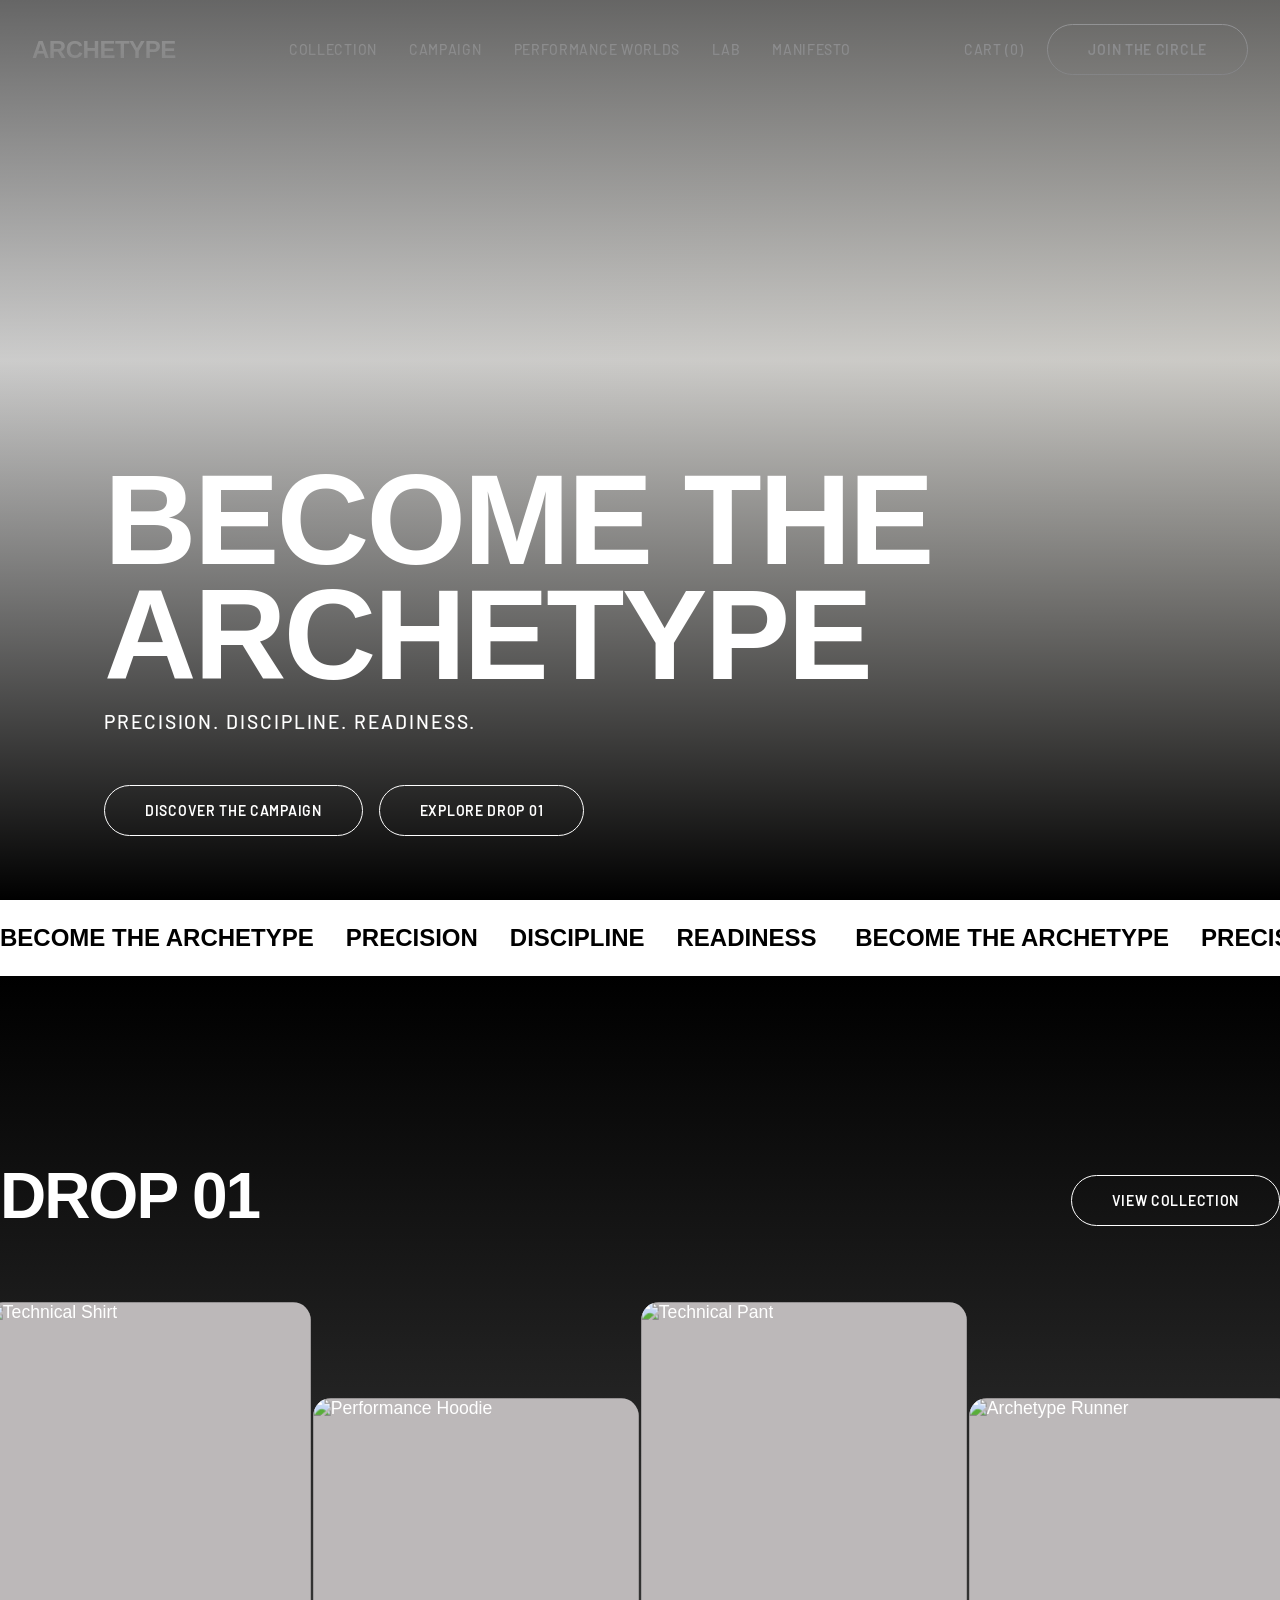
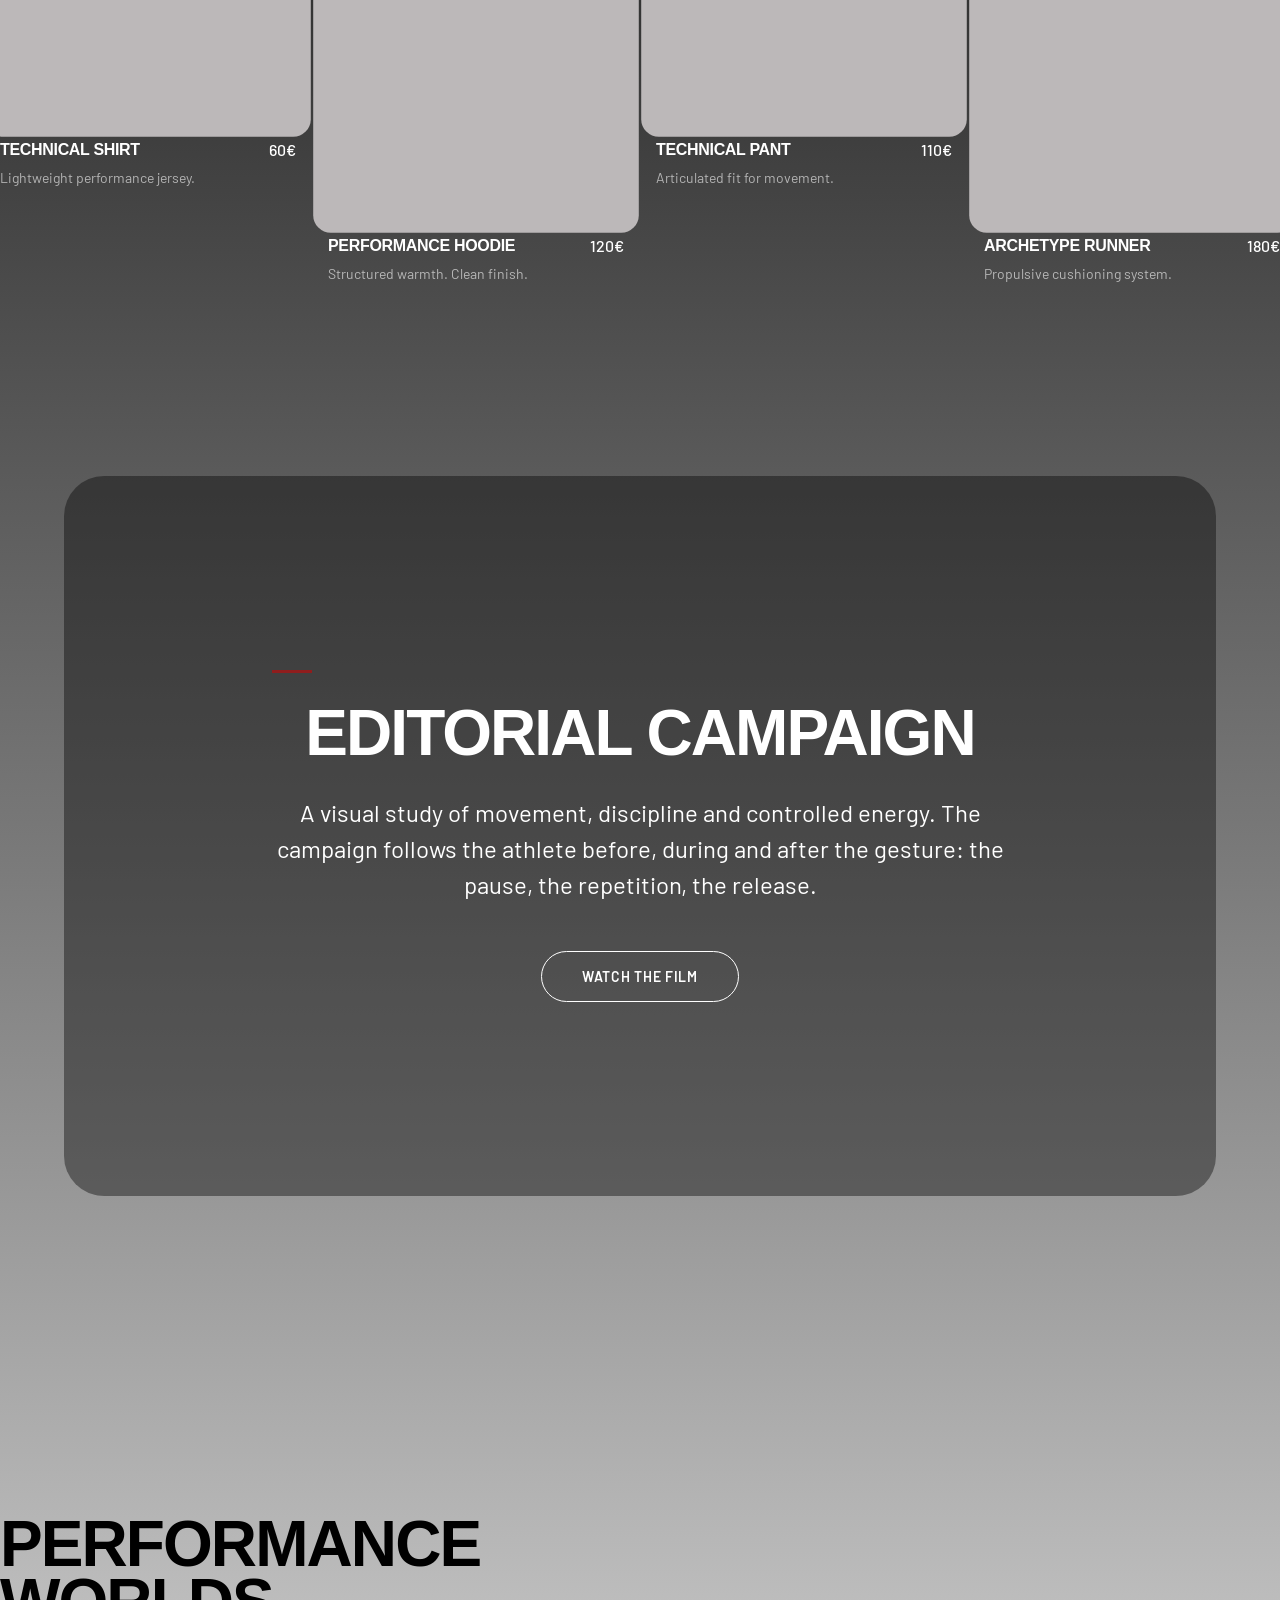
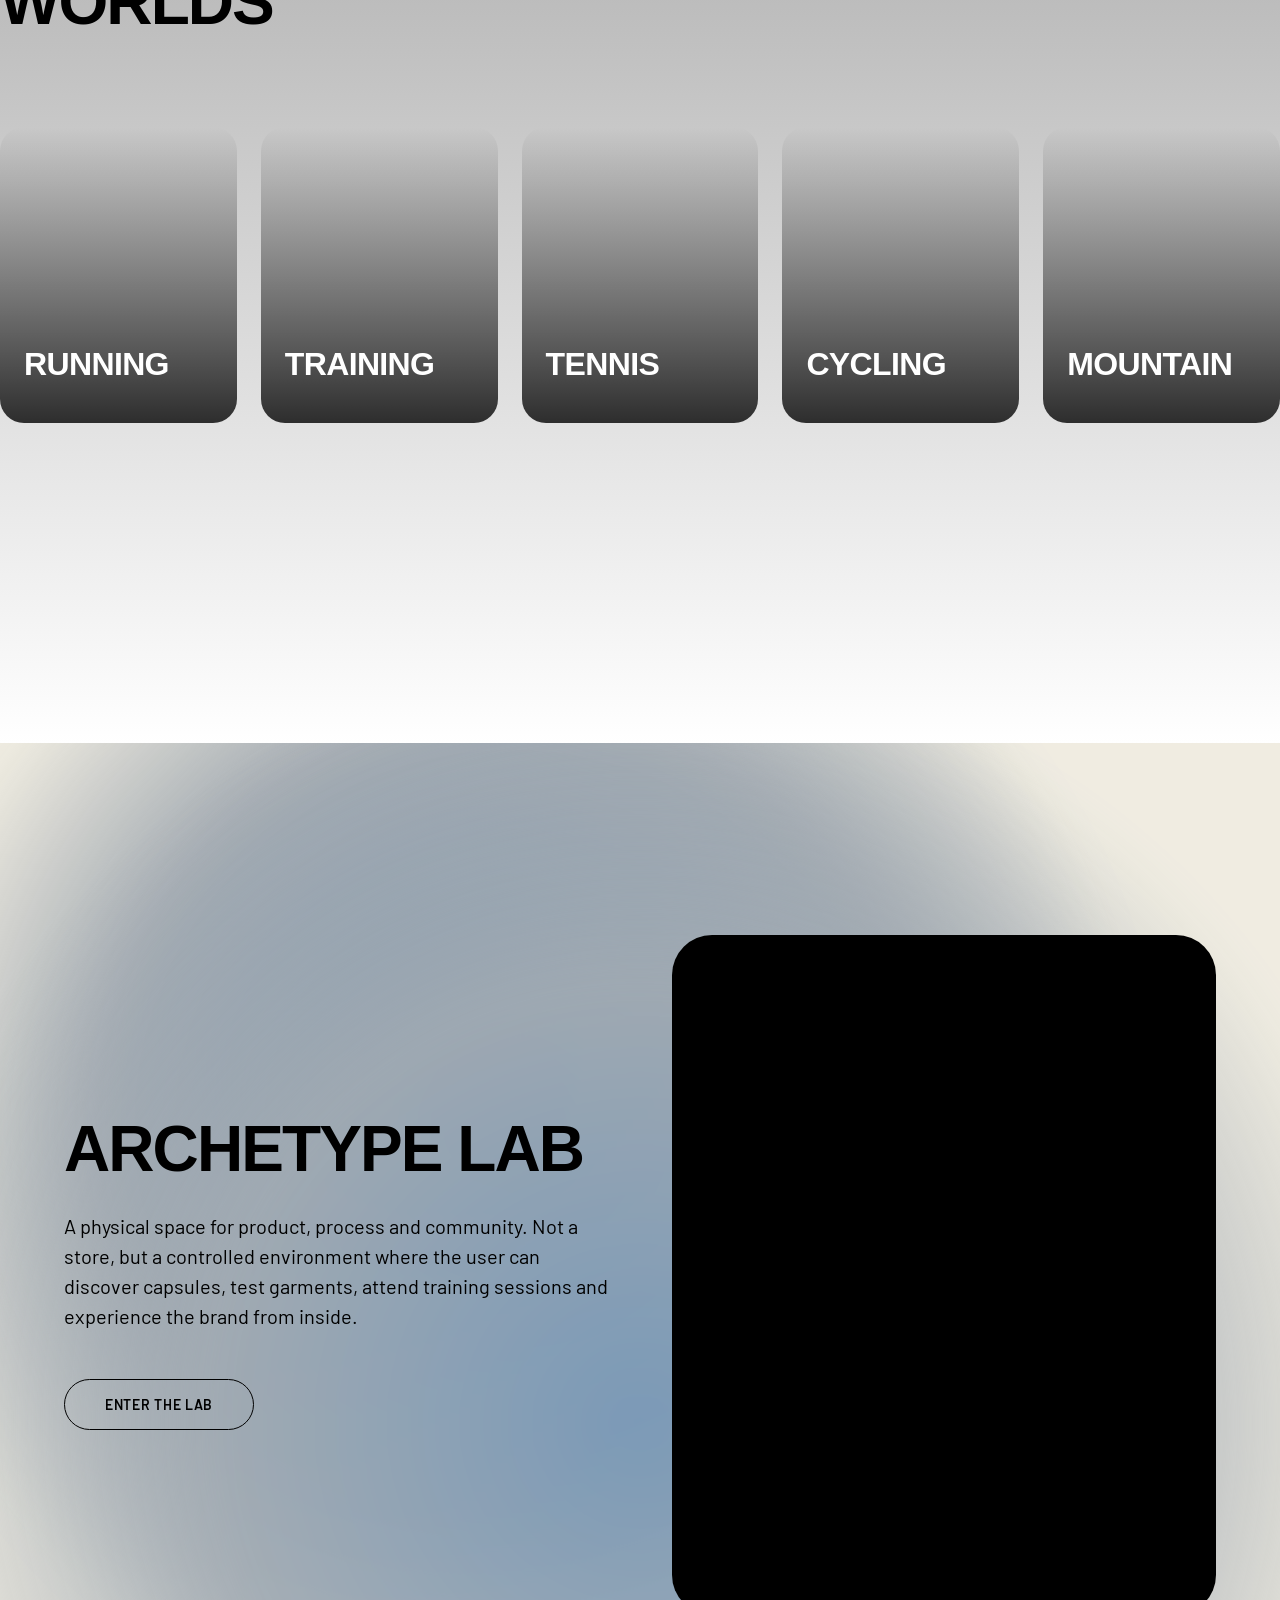
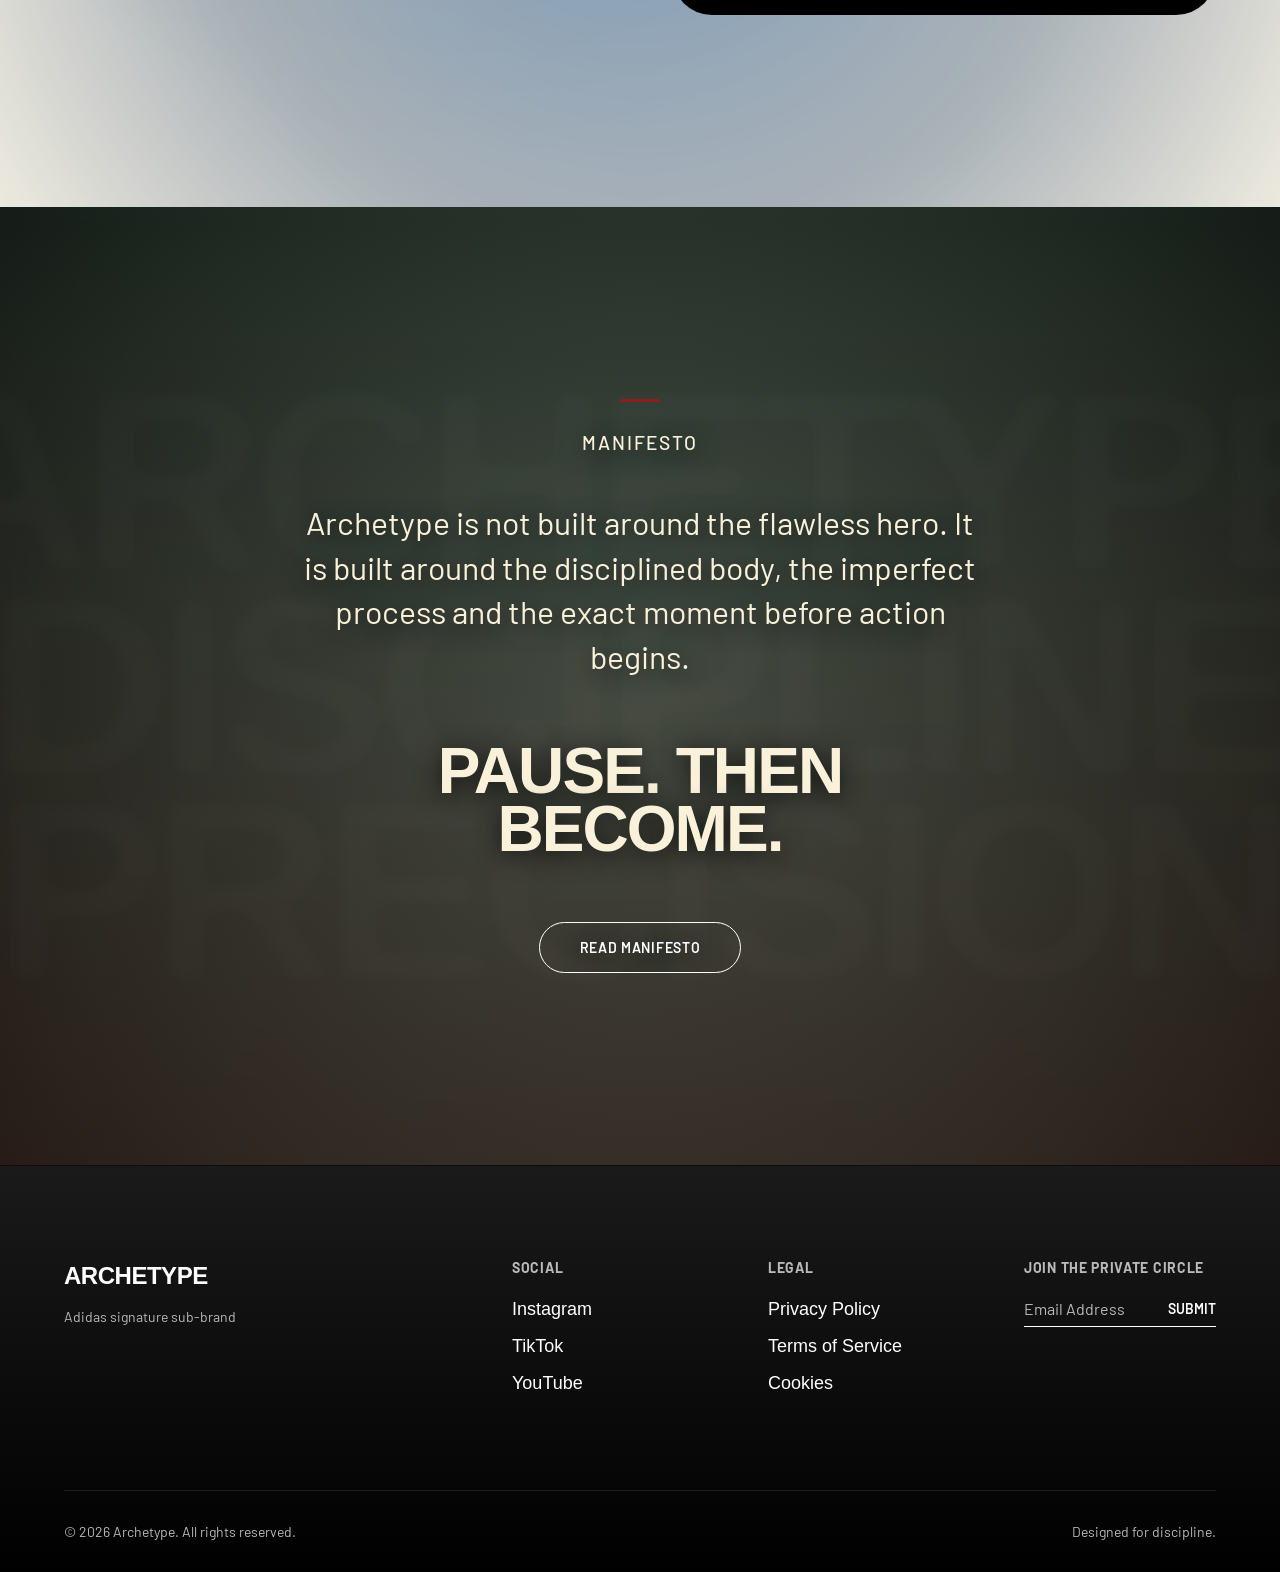
==== index.html @ b0016677 "Add files via upload" ====
<!DOCTYPE html>
<html lang="en">

<head>
    <meta charset="UTF-8">
    <meta name="viewport" content="width=device-width, initial-scale=1.0">
    <title>ARCHETYPE | Precision. Discipline. Readiness.</title>
    <meta name="description"
        content="A signature sub-brand from Adidas. Built on discipline, process, and the exact moment before action begins.">

    <link rel="preconnect" href="https://fonts.googleapis.com">
    <link rel="preconnect" href="https://fonts.gstatic.com" crossorigin>
    <link href="https://fonts.googleapis.com/css2?family=Barlow:wght@400;500;600&display=swap" rel="stylesheet">
    <link rel="stylesheet" href="./index.css">
</head>

<body>

    <header class="header" id="header">
        <a href="#" class="logo">Archetype</a>
        <nav class="nav">
            <a href="./collection.html" class="nav-link">Collection</a>
            <a href="./campaign.html" class="nav-link">Campaign</a>
            <a href="./worlds.html" class="nav-link">Performance Worlds</a>
            <a href="./lab.html" class="nav-link">Lab</a>
            <a href="./manifesto.html" class="nav-link">Manifesto</a>
        </nav>
        <div class="header-actions">
            <a href="#" class="nav-link">Cart (0)</a>
            <a href="#" class="btn btn-white">Join the Circle</a>
        </div>
    </header>

    <main>
        <section class="hero" id="home">
            <div class="hero-bg" id="hero-bg">
                <video id="hero-video-base" src="assets/videos/hero_bg.mov" autoplay loop muted playsinline
                    class="hero-video-base"></video>
                <canvas id="hero-canvas-pixelated" class="hero-img-pixelated"></canvas>
            </div>
            <div class="hero-content container">
                <h1 class="title-hero hero-claim">BECOME THE<br>ARCHETYPE</h1>
                <p class="subtitle hero-subclaim">Precision. Discipline. Readiness.</p>
                <div class="hero-ctas">
                    <a href="#campaign" class="btn btn-white">Discover the Campaign</a>
                    <a href="#collection" class="btn btn-white">Explore Drop 01</a>
                </div>
            </div>
        </section>

        <div class="marquee-wrapper reveal">
            <div class="marquee">
                <span>BECOME THE ARCHETYPE</span><span>PRECISION</span><span>DISCIPLINE</span><span>READINESS</span>
                <span>BECOME THE ARCHETYPE</span><span>PRECISION</span><span>DISCIPLINE</span><span>READINESS</span>
            </div>
            <div class="marquee">
                <span>BECOME THE ARCHETYPE</span><span>PRECISION</span><span>DISCIPLINE</span><span>READINESS</span>
                <span>BECOME THE ARCHETYPE</span><span>PRECISION</span><span>DISCIPLINE</span><span>READINESS</span>
            </div>
        </div>

        <div class="upper-gradient-wrapper">
            <section class="section-padding container" id="collection">
                <div class="collection-header reveal">
                    <h2 class="title-section">DROP 01</h2>
                    <a href="./collection.html" class="btn">View Collection</a>
                </div>
                <div class="product-grid">
                    <a href="#" class="product-card reveal">
                        <div class="product-image img-reveal">
                            <img src="assets/images/product_shirt_new.png" alt="Technical Shirt">
                        </div>
                        <div class="product-info">
                            <div class="product-header">
                                <h3 class="product-name">Technical Shirt</h3>
                                <span class="product-price">60€</span>
                            </div>
                            <p class="product-desc">Lightweight performance jersey.</p>
                        </div>
                    </a>
                    <a href="#" class="product-card reveal" style="transition-delay: 0.1s">
                        <div class="product-image img-reveal">
                            <img src="assets/images/product_hoodie_new.png" alt="Performance Hoodie">
                        </div>
                        <div class="product-info">
                            <div class="product-header">
                                <h3 class="product-name">Performance Hoodie</h3>
                                <span class="product-price">120€</span>
                            </div>
                            <p class="product-desc">Structured warmth. Clean finish.</p>
                        </div>
                    </a>
                    <a href="#" class="product-card reveal" style="transition-delay: 0.2s">
                        <div class="product-image img-reveal">
                            <img src="assets/images/product_pant_new.png" alt="Technical Pant">
                        </div>
                        <div class="product-info">
                            <div class="product-header">
                                <h3 class="product-name">Technical Pant</h3>
                                <span class="product-price">110€</span>
                            </div>
                            <p class="product-desc">Articulated fit for movement.</p>
                        </div>
                    </a>
                    <a href="#" class="product-card reveal" style="transition-delay: 0.3s">
                        <div class="product-image img-reveal">
                            <img src="assets/images/product_runner_new.png" alt="Archetype Runner">
                        </div>
                        <div class="product-info">
                            <div class="product-header">
                                <h3 class="product-name">Archetype Runner</h3>
                                <span class="product-price">180€</span>
                            </div>
                            <p class="product-desc">Propulsive cushioning system.</p>
                        </div>
                    </a>
                </div>
            </section>

            <section class="editorial section-padding" id="campaign">
                <div class="editorial-container reveal">
                    <div class="editorial-bg img-reveal">
                        <img src="assets/images/editorial_campaign.jpg" alt="Editorial Campaign">
                    </div>
                    <div class="editorial-content">
                        <span class="accent-line"></span>
                        <h2 class="title-section editorial-title">EDITORIAL CAMPAIGN</h2>
                        <p class="editorial-text">A visual study of movement, discipline and controlled energy. The
                            campaign follows the athlete before, during and after the gesture: the pause, the
                            repetition, the release.</p>
                        <a href="./campaign.html" class="btn btn-white">Watch the Film</a>
                    </div>
                </div>
            </section>
            <section class="section-padding container" id="worlds" style="padding: 20rem 0;">
                <div class="worlds-header reveal">
                    <h2 class="title-section">PERFORMANCE<br>WORLDS</h2>
                </div>
                <div class="worlds-grid">
                    <div class="world-card reveal"
                        style="background-image: url('assets/images/running.png'); background-size: cover; background-position: center;">
                        <div class="world-content">
                            <h3 class="world-title">Running</h3>
                            <p class="world-desc">Built on repetition.</p>
                        </div>
                    </div>
                    <div class="world-card reveal"
                        style="transition-delay: 0.1s; background-image: url('assets/images/trainning.png'); background-size: cover; background-position: center;">
                        <div class="world-content">
                            <h3 class="world-title">Training</h3>
                            <p class="world-desc">Strength without noise.</p>
                        </div>
                    </div>
                    <div class="world-card reveal"
                        style="transition-delay: 0.2s; background-image: url('assets/images/Tennis.png'); background-size: cover; background-position: center;">
                        <div class="world-content">
                            <h3 class="world-title">Tennis</h3>
                            <p class="world-desc">Precision under pressure.</p>
                        </div>
                    </div>
                    <div class="world-card reveal"
                        style="transition-delay: 0.3s; background-image: url('assets/images/Cycling.png'); background-size: cover; background-position: center;">
                        <div class="world-content">
                            <h3 class="world-title">Cycling</h3>
                            <p class="world-desc">Speed as structure.</p>
                        </div>
                    </div>
                    <div class="world-card reveal"
                        style="transition-delay: 0.4s; background-image: url('assets/images/mountain.png'); background-size: cover; background-position: center;">
                        <div class="world-content">
                            <h3 class="world-title">Mountain</h3>
                            <p class="world-desc">Pause. Then become.</p>
                        </div>
                    </div>
                </div>
            </section>
        </div>

        <section class="lab section-padding" id="lab">
            <div class="container lab-grid">
                <div class="lab-content reveal">
                    <h2 class="title-section lab-title">ARCHETYPE LAB</h2>
                    <p class="lab-text">A physical space for product, process and community. Not a store, but a
                        controlled environment where the user can discover capsules, test garments, attend training
                        sessions and experience the brand from inside.</p>
                    <a href="./lab.html" class="btn">Enter the Lab</a>
                </div>
                <div class="lab-image reveal"
                    style="transition-delay: 0.2s; background-image: url('assets/images/lab_building.jpg'); background-size: cover; background-position: center;">
                </div>
            </div>
        </section>

        <section class="manifesto section-padding" id="manifesto">
            <div class="manifesto-bg-text">
                <span>ARCHETYPE</span>
                <span>DISCIPLINE</span>
                <span>PRECISION</span>
            </div>
            <div class="container manifesto-content reveal">
                <span class="accent-line" style="margin: 0 auto 2rem;"></span>
                <h2 class="subtitle manifesto-title">MANIFESTO</h2>
                <p class="manifesto-text">Archetype is not built around the flawless hero. It is built around the
                    disciplined body, the imperfect process and the exact moment before action begins.</p>
                <h3 class="title-section manifesto-quote">PAUSE. THEN BECOME.</h3>
                <a href="./manifesto.html" class="btn btn-white">Read Manifesto</a>
            </div>
        </section>
    </main>

    <footer class="footer">
        <div class="container">
            <div class="footer-grid">
                <div class="footer-brand">
                    <span class="logo">Archetype</span>
                    <p>Adidas signature sub-brand</p>
                </div>
                <div>
                    <h4 class="footer-title">SOCIAL</h4>
                    <div class="footer-links">
                        <a href="#" class="footer-link">Instagram</a>
                        <a href="#" class="footer-link">TikTok</a>
                        <a href="#" class="footer-link">YouTube</a>
                    </div>
                </div>
                <div>
                    <h4 class="footer-title">LEGAL</h4>
                    <div class="footer-links">
                        <a href="#" class="footer-link">Privacy Policy</a>
                        <a href="#" class="footer-link">Terms of Service</a>
                        <a href="#" class="footer-link">Cookies</a>
                    </div>
                </div>
                <div>
                    <h4 class="footer-title">JOIN THE PRIVATE CIRCLE</h4>
                    <form class="newsletter-form">
                        <input type="email" class="newsletter-input" placeholder="Email Address">
                        <button type="submit" class="newsletter-submit">Submit</button>
                    </form>
                </div>
            </div>
            <div class="footer-bottom">
                <span>&copy; 2026 Archetype. All rights reserved.</span>
                <span>Designed for discipline.</span>
            </div>
        </div>
    </footer>

    <script src="./main.js"></script>
</body>

</html>
---- index.css ----
:root {
    --color-black: #000000;
    --color-white: #FFFFFF;
    --color-cream: #F9F1D9;
    --color-gray: #BCB8B9;
    --color-green: #3F4F45;
    --color-burgundy: #8F1D1D;
    --color-blue: #A8C5D6;

    --font-primary: 'Neue Haas Grotesk Display Pro', 'Helvetica Neue', Helvetica, Arial, sans-serif;
    --font-secondary: 'Barlow', sans-serif;

    --mouse-x: 50vw;
    --mouse-y: 50vh;
}

* {
    margin: 0;
    padding: 0;
    box-sizing: border-box;
}

html {
    scroll-behavior: smooth;
    font-size: 16px;
}

body {
    background: linear-gradient(120deg, #FFFFFF, var(--color-cream), #FFFFFF, var(--color-blue));
    background-size: 400% 400%;
    animation: gradientBG 30s ease infinite;
    color: var(--color-black);
    font-family: var(--font-primary);
    -webkit-font-smoothing: antialiased;
    -moz-osx-font-smoothing: grayscale;
    overflow-x: hidden;
}

/* Typography */
h1,
h2,
h3,
h4,
h5,
h6 {
    text-transform: uppercase;
    font-weight: 700;
    line-height: 0.9;
    letter-spacing: -0.02em;
}

.title-hero {
    font-size: clamp(4rem, 10vw, 12rem);
}

.title-section {
    font-size: clamp(2.5rem, 5vw, 6rem);
    letter-spacing: -0.03em;
}

.subtitle {
    font-family: var(--font-secondary);
    font-size: clamp(1rem, 1.5vw, 1.5rem);
    text-transform: uppercase;
    letter-spacing: 0.1em;
    font-weight: 500;
}

p {
    font-family: var(--font-secondary);
    font-size: 1.125rem;
    line-height: 1.5;
    font-weight: 400;
}

a {
    color: inherit;
    text-decoration: none;
    cursor: pointer;
}

/* Layout Utilities */
.container {
    width: 100%;
    max-width: 1400px;
    margin: 0 auto;
    padding: 0 5vw;
}

.section-padding {
    padding: 12rem 0;
}

/* Buttons */
.btn {
    display: inline-flex;
    align-items: center;
    justify-content: center;
    padding: 1rem 2.5rem;
    font-family: var(--font-secondary);
    text-transform: uppercase;
    font-weight: 600;
    letter-spacing: 0.05em;
    font-size: 0.875rem;
    transition: all 0.4s cubic-bezier(0.165, 0.84, 0.44, 1);
    border: 1px solid var(--color-black);
    background: transparent;
    color: var(--color-black);
    position: relative;
    overflow: hidden;
    border-radius: 50px;
}

.btn::before {
    content: '';
    position: absolute;
    top: 0;
    left: 0;
    width: 100%;
    height: 100%;
    background: var(--color-black);
    transform: scaleX(0);
    transform-origin: right;
    transition: transform 0.4s cubic-bezier(0.165, 0.84, 0.44, 1);
    z-index: -1;
}

.btn:hover {
    color: var(--color-white);
}

.btn:hover::before {
    transform: scaleX(1);
    transform-origin: left;
}

.btn-white {
    border-color: var(--color-white);
    color: var(--color-white);
}

.btn-white::before {
    background: var(--color-white);
}

.btn-white:hover {
    color: var(--color-black);
}

/* Header */
.header {
    position: fixed;
    top: 0;
    left: 0;
    width: 100%;
    padding: 1.5rem 2rem;
    display: flex;
    justify-content: space-between;
    align-items: center;
    z-index: 100;
    mix-blend-mode: difference;
    color: var(--color-white);
    transition: transform 0.4s ease;
}

.header.hidden {
    transform: translateY(-100%);
}

.logo {
    font-size: 1.5rem;
    font-weight: 700;
    text-transform: uppercase;
    letter-spacing: -0.02em;
}

.nav {
    display: flex;
    gap: 2rem;
}

.nav-link {
    font-family: var(--font-secondary);
    font-size: 0.875rem;
    text-transform: uppercase;
    letter-spacing: 0.05em;
    font-weight: 500;
    position: relative;
}

.nav-link::after {
    content: '';
    position: absolute;
    bottom: -4px;
    left: 0;
    width: 100%;
    height: 1px;
    background: currentColor;
    transform: scaleX(0);
    transform-origin: right;
    transition: transform 0.3s ease;
}

.nav-link:hover::after {
    transform: scaleX(1);
    transform-origin: left;
}

.header-actions {
    display: flex;
    align-items: center;
    gap: 1.5rem;
}

/* Hero Section */
.hero {
    height: 100vh;
    width: 100%;
    position: relative;
    display: flex;
    flex-direction: column;
    justify-content: flex-end;
    padding: 4rem 2rem;
    overflow: hidden;
}

.hero-bg {
    position: absolute;
    top: 0;
    left: 0;
    width: 100%;
    height: 100%;
    z-index: -1;
}

.hero-video-base {
    width: 100%;
    height: 100%;
    object-fit: cover;
    transform: scale(1.05);
    transition: transform 1.5s ease-out;
}

.hero-img-pixelated {
    position: absolute;
    top: 0;
    left: 0;
    width: 100%;
    height: 100%;
    object-fit: cover;
    pointer-events: none;
    opacity: 0;
    transition: transform 1.5s ease-out, opacity 0.3s ease;
    transform: scale(1.05);
}

.hero.loaded .hero-video-base,
.hero.loaded .hero-img-pixelated {
    transform: scale(1);
}

.hero-bg::after {
    content: '';
    position: absolute;
    top: 0;
    left: 0;
    width: 100%;
    height: 100%;
    background: linear-gradient(to top, var(--color-black) 0%, rgba(0, 0, 0, 0.2) 60%, rgba(0, 0, 0, 0.6) 100%);
}

.hero-content {
    color: var(--color-white);
    max-width: 1200px;
}

.hero-claim {
    margin-bottom: 1rem;
    animation: fadeInUp 1s cubic-bezier(0.165, 0.84, 0.44, 1) 0.5s both;
}

.hero-subclaim {
    margin-bottom: 3rem;
    animation: fadeInUp 1s cubic-bezier(0.165, 0.84, 0.44, 1) 0.7s both;
}

.hero-ctas {
    display: flex;
    gap: 1rem;
    animation: fadeInUp 1s cubic-bezier(0.165, 0.84, 0.44, 1) 0.9s both;
}

/* Upper Sections Wrapper (Black to White) */
.upper-gradient-wrapper {
    background: linear-gradient(to bottom, var(--color-black) 0%, #7a7a7a 50%, var(--color-white) 100%);
    width: 100%;
}

/* Collection Section */
#collection {
    color: var(--color-white);
}

#collection .btn {
    border-color: var(--color-white);
    color: var(--color-white);
}

#collection .btn::before {
    background: var(--color-white);
}

#collection .btn:hover {
    color: var(--color-black);
}

.collection-header {
    display: flex;
    justify-content: space-between;
    align-items: flex-end;
    margin-bottom: 6rem;
}

.product-grid {
    display: grid;
    grid-template-columns: repeat(4, 1fr);
    gap: 2rem;
}

.product-card {
    display: flex;
    flex-direction: column;
    group;
}

.product-image {
    aspect-ratio: 3/4;
    background: var(--color-gray);
    margin-bottom: 1.5rem;
    overflow: hidden;
    position: relative;
    border-radius: 16px;
}

.product-image img {
    width: 100%;
    height: 100%;
    object-fit: cover;
    transition: transform 0.8s cubic-bezier(0.165, 0.84, 0.44, 1), filter 0.8s ease;
}

.product-image::after {
    content: 'View Product';
    position: absolute;
    bottom: 1.5rem;
    left: 50%;
    transform: translateX(-50%) translateY(20px);
    background: var(--color-white);
    color: var(--color-black);
    padding: 0.6rem 1.5rem;
    border-radius: 50px;
    font-family: var(--font-secondary);
    font-size: 0.75rem;
    font-weight: 600;
    text-transform: uppercase;
    opacity: 0;
    transition: all 0.4s cubic-bezier(0.165, 0.84, 0.44, 1);
    white-space: nowrap;
}

.product-card:hover .product-image::after {
    opacity: 1;
    transform: translateX(-50%) translateY(0);
}

.product-card:hover .product-image img {
    transform: scale(1.08) rotate(-1deg);
    filter: saturate(0.8) contrast(1.1);
}

.product-info {
    display: flex;
    flex-direction: column;
    gap: 0.5rem;
}

.product-header {
    display: flex;
    justify-content: space-between;
    align-items: center;
}

.product-name {
    font-size: 1rem;
    font-weight: 700;
    text-transform: uppercase;
}

.product-price {
    font-family: var(--font-secondary);
    font-weight: 500;
}

.product-desc {
    font-size: 0.875rem;
    color: #666;
}

#collection .product-desc {
    color: rgba(255, 255, 255, 0.6);
}

/* Editorial Campaign */
.editorial {
    padding: 0 5vw;
}

.editorial-container {
    position: relative;
    z-index: 1;
    width: 100%;
    height: 80vh;
    max-width: 1200px;
    margin: 0 auto;
    display: flex;
    align-items: center;
    justify-content: center;
    overflow: hidden;
    border-radius: 40px;
}

.editorial-bg {
    position: absolute;
    top: 0;
    left: 0;
    width: 100%;
    height: 100%;
    z-index: -1;
}

.editorial-bg img {
    width: 100%;
    height: 100%;
    object-fit: cover;
}

.editorial-bg::after {
    content: '';
    position: absolute;
    top: 0;
    left: 0;
    width: 100%;
    height: 100%;
    background: rgba(0, 0, 0, 0.4);
}

.editorial-content {
    text-align: center;
    color: var(--color-white);
    max-width: 800px;
    padding: 2rem;
}

.editorial-title {
    margin-bottom: 2rem;
}

.editorial-text {
    font-size: 1.5rem;
    margin-bottom: 3rem;
}

/* Performance Worlds */
#worlds {
    padding: 20rem 0;
}

.worlds-header {
    margin-bottom: 6rem;
}

.worlds-grid {
    display: grid;
    grid-template-columns: repeat(5, 1fr);
    gap: 1.5rem;
}

.world-card {
    position: relative;
    aspect-ratio: 4/5;
    background: linear-gradient(to bottom, #111, var(--color-black));
    border-radius: 24px;
    overflow: hidden;
    display: flex;
    flex-direction: column;
    justify-content: flex-end;
    padding: 2rem 1.5rem;
    color: var(--color-white);
    transition: transform 0.6s cubic-bezier(0.165, 0.84, 0.44, 1), box-shadow 0.6s ease;
}

.world-card:hover {
    transform: translateY(-15px) scale(1.02);
    box-shadow: 0 30px 60px rgba(0, 0, 0, 0.15);
    z-index: 10;
}

.world-card::before {
    content: '';
    position: absolute;
    top: 0;
    left: 0;
    width: 100%;
    height: 100%;
    background: linear-gradient(to top, rgba(0, 0, 0, 0.8), transparent);
    z-index: 1;
}

.world-content {
    position: relative;
    z-index: 2;
    transform: translateY(1rem);
    transition: transform 0.4s ease;
}

.world-card:hover .world-content {
    transform: translateY(0);
}

.world-title {
    font-size: 2rem;
    margin-bottom: 0.5rem;
}

.world-desc {
    font-size: 0.875rem;
    opacity: 0;
    transition: opacity 0.4s ease;
}

.world-card:hover .world-desc {
    opacity: 1;
}

/* Archetype Lab */
.lab {
    position: relative;
    background-color: #f0ece1;
    overflow: hidden;
    color: var(--color-black);
    z-index: 1;
}

.lab::before,
.lab::after {
    content: '';
    position: absolute;
    border-radius: 50%;
    z-index: -1;
    opacity: 0.9;
    filter: blur(20px);
}

.lab::before {
    top: -20vw;
    left: -10vw;
    width: 100vw;
    height: 100vw;
    background: radial-gradient(circle at center, #6484a4 0%, #9ba4ad 45%, transparent 70%);
    animation: blobMove 8s infinite alternate ease-in-out;
}

.lab::after {
    bottom: -30vw;
    right: -10vw;
    width: 120vw;
    height: 120vw;
    background: radial-gradient(circle at center, #7899b8 0%, #a2abb3 40%, transparent 70%);
    animation: blobMove2 11s infinite alternate ease-in-out;
}

.lab-grid {
    display: grid;
    grid-template-columns: 1fr 1fr;
    gap: 4rem;
    align-items: center;
}

.lab-content {
    max-width: 600px;
}

.lab-title {
    margin-bottom: 2rem;
}

.lab-text {
    margin-bottom: 3rem;
    font-size: 1.25rem;
}

.lab-image {
    aspect-ratio: 4/5;
    background: var(--color-black);
    border-radius: 40px;
}

/* Manifesto */
.manifesto {
    text-align: center;
    background: radial-gradient(circle at center, var(--color-green) 0%, #202a23 50%, var(--color-black) 100%);
    background-size: 150% 150%;
    background-position: center;
    animation: pulseBG 15s ease-in-out infinite alternate;
    color: var(--color-cream);
    position: relative;
    overflow: hidden;
}

.manifesto::before {
    content: '';
    position: absolute;
    top: 0;
    left: 0;
    width: 100%;
    height: 100%;
    background: linear-gradient(180deg, transparent 0%, rgba(143, 29, 29, 0.15) 100%);
    pointer-events: none;
    z-index: 1;
}

.manifesto-bg-text {
    position: absolute;
    top: 50%;
    left: 50%;
    transform: translate(-50%, -50%);
    width: 100vw;
    display: flex;
    flex-direction: column;
    justify-content: center;
    align-items: center;
    z-index: 0;
    pointer-events: none;
}

.manifesto-bg-text span {
    font-size: clamp(8rem, 20vw, 24rem);
    line-height: 0.8;
    font-weight: 700;
    letter-spacing: -0.05em;
    color: transparent;
    white-space: nowrap;
    animation: moveText 30s linear infinite alternate;
    pointer-events: none;
    will-change: transform;

    background: radial-gradient(circle 30vw at var(--mouse-x) var(--mouse-y),
            rgba(168, 197, 214, 0.7) 0%,
            rgba(63, 79, 69, 0.5) 30%,
            rgba(255, 255, 255, 0.03) 70%) fixed;
    -webkit-background-clip: text;
    background-clip: text;

    filter: blur(8px) contrast(1.5);
    opacity: 0.6;
}

.manifesto-bg-text span:nth-child(even) {
    animation-direction: alternate-reverse;
}

@keyframes moveText {
    0% {
        transform: translateX(-10%);
    }

    100% {
        transform: translateX(10%);
    }
}

.manifesto::before {
    content: '';
    position: absolute;
    top: 0;
    left: 0;
    width: 100%;
    height: 100%;
    background: linear-gradient(180deg, transparent 0%, rgba(143, 29, 29, 0.15) 100%);
    pointer-events: none;
    z-index: 1;
}

.manifesto-content {
    max-width: 800px;
    margin: 0 auto;
    position: relative;
    z-index: 2;
    pointer-events: auto;
    text-shadow: 0 4px 24px rgba(0, 0, 0, 0.8);
}

.manifesto-content .btn,
.manifesto-content h2,
.manifesto-content p,
.manifesto-content h3 {
    pointer-events: auto;
}

.manifesto-title {
    margin-bottom: 3rem;
    color: var(--color-cream);
    opacity: 1;
}

.manifesto-text {
    font-size: 2rem;
    line-height: 1.4;
    margin-bottom: 4rem;
}

.manifesto-quote {
    font-size: clamp(2rem, 5vw, 4rem);
    margin-bottom: 4rem;
}

/* Footer */
.footer {
    background: linear-gradient(to bottom, #1a1a1a, var(--color-black));
    color: var(--color-white);
    padding: 6rem 0 2rem;
    border-top: 1px solid rgba(255, 255, 255, 0.05);
}

.footer-grid {
    display: grid;
    grid-template-columns: 2fr 1fr 1fr 1fr;
    gap: 4rem;
    margin-bottom: 6rem;
}

.footer-brand .logo {
    display: block;
    margin-bottom: 1rem;
}

.footer-brand p {
    color: var(--color-gray);
    font-size: 0.875rem;
}

.footer-title {
    font-size: 0.875rem;
    font-family: var(--font-secondary);
    color: var(--color-gray);
    margin-bottom: 1.5rem;
    letter-spacing: 0.05em;
}

.footer-links {
    display: flex;
    flex-direction: column;
    gap: 1rem;
}

.footer-link {
    font-size: 1.125rem;
    font-weight: 500;
    transition: color 0.3s ease;
}

.footer-link:hover {
    color: var(--color-gray);
}

.newsletter-form {
    display: flex;
    border-bottom: 1px solid var(--color-white);
    padding-bottom: 0.5rem;
}

.newsletter-input {
    background: transparent;
    border: none;
    color: var(--color-white);
    font-family: var(--font-secondary);
    font-size: 1rem;
    width: 100%;
    outline: none;
}

.newsletter-input::placeholder {
    color: var(--color-gray);
}

.newsletter-submit {
    background: transparent;
    border: none;
    color: var(--color-white);
    cursor: pointer;
    font-family: var(--font-secondary);
    text-transform: uppercase;
    font-size: 0.875rem;
    font-weight: 600;
}

.footer-bottom {
    display: flex;
    justify-content: space-between;
    align-items: center;
    padding-top: 2rem;
    border-top: 1px solid rgba(255, 255, 255, 0.1);
    font-size: 0.875rem;
    color: var(--color-gray);
    font-family: var(--font-secondary);
}

/* Animations */
@keyframes fadeInUp {
    from {
        opacity: 0;
        transform: translateY(30px);
    }

    to {
        opacity: 1;
        transform: translateY(0);
    }
}

@keyframes gradientBG {
    0% {
        background-position: 0% 50%;
    }

    50% {
        background-position: 100% 50%;
    }

    100% {
        background-position: 0% 50%;
    }
}

@keyframes pulseBG {
    0% {
        background-size: 100% 100%;
    }

    100% {
        background-size: 150% 150%;
    }
}

@keyframes gradientPan {
    0% {
        background-position: 0% 50%;
    }

    100% {
        background-position: -200% 50%;
    }
}

@keyframes floatElement {
    0% {
        transform: translateY(0);
    }

    50% {
        transform: translateY(-10px);
    }

    100% {
        transform: translateY(0);
    }
}

@keyframes blobMove {
    0% {
        transform: translate(0, 0) scale(1);
    }

    33% {
        transform: translate(30vw, -20vw) scale(1.15);
    }

    66% {
        transform: translate(-25vw, 25vw) scale(0.85);
    }

    100% {
        transform: translate(40vw, 15vw) scale(1.05);
    }
}

@keyframes blobMove2 {
    0% {
        transform: translate(0, 0) scale(1);
    }

    33% {
        transform: translate(-35vw, 25vw) scale(1.1);
    }

    66% {
        transform: translate(30vw, -30vw) scale(0.8);
    }

    100% {
        transform: translate(-20vw, 30vw) scale(1);
    }
}

.reveal {
    opacity: 0;
    transform: translateY(80px);
    transition: all 1.2s cubic-bezier(0.19, 1, 0.22, 1);
}

.reveal.active {
    opacity: 1;
    transform: translateY(0);
}

.img-reveal {
    overflow: hidden;
}

.img-reveal img,
.img-reveal {
    transform: scale(1.1);
    transition: transform 1.5s cubic-bezier(0.19, 1, 0.22, 1);
}

.reveal.active .img-reveal img,
.reveal.active.img-reveal {
    transform: scale(1);
}

.marquee-wrapper {
    overflow: hidden;
    white-space: nowrap;
    padding: 1.5rem 0;
    background: var(--color-white);
    color: var(--color-black);
    display: flex;
    font-size: 1.5rem;
    font-weight: 600;
    text-transform: uppercase;
}

.marquee {
    display: inline-block;
    padding-right: 2rem;
    animation: marquee 20s linear infinite;
}

.marquee span {
    margin-right: 2rem;
}

@keyframes marquee {
    0% {
        transform: translateX(0);
    }

    100% {
        transform: translateX(-100%);
    }
}

.accent-line {
    display: block;
    width: 40px;
    height: 3px;
    background: var(--color-burgundy);
    margin-bottom: 2rem;
}

@media (min-width: 1025px) {
    .product-grid {
        align-items: start;
    }

    .product-card:nth-child(even) {
        margin-top: 6rem;
    }
}

/* Responsive */
@media (max-width: 1024px) {
    .product-grid {
        grid-template-columns: repeat(2, 1fr);
    }

    .worlds-grid {
        grid-template-columns: repeat(2, 1fr);
    }

    .lab-grid {
        grid-template-columns: 1fr;
    }

    .footer-grid {
        grid-template-columns: 1fr 1fr;
    }
}

@media (max-width: 768px) {
    .nav {
        display: none;
    }

    .hero {
        justify-content: center;
        text-align: center;
    }

    .hero-ctas {
        justify-content: center;
        flex-direction: column;
    }

    .product-grid {
        display: flex;
        overflow-x: auto;
        scroll-snap-type: x mandatory;
        padding-bottom: 2rem;
        margin: 0 -2rem;
        padding: 0 2rem 2rem;
    }

    .product-card {
        min-width: 80vw;
        scroll-snap-align: center;
    }

    .worlds-grid {
        grid-template-columns: 1fr;
    }

    .footer-grid {
        grid-template-columns: 1fr;
    }

    .editorial-text {
        font-size: 1.125rem;
    }

    .manifesto-text {
        font-size: 1.25rem;
    }
}
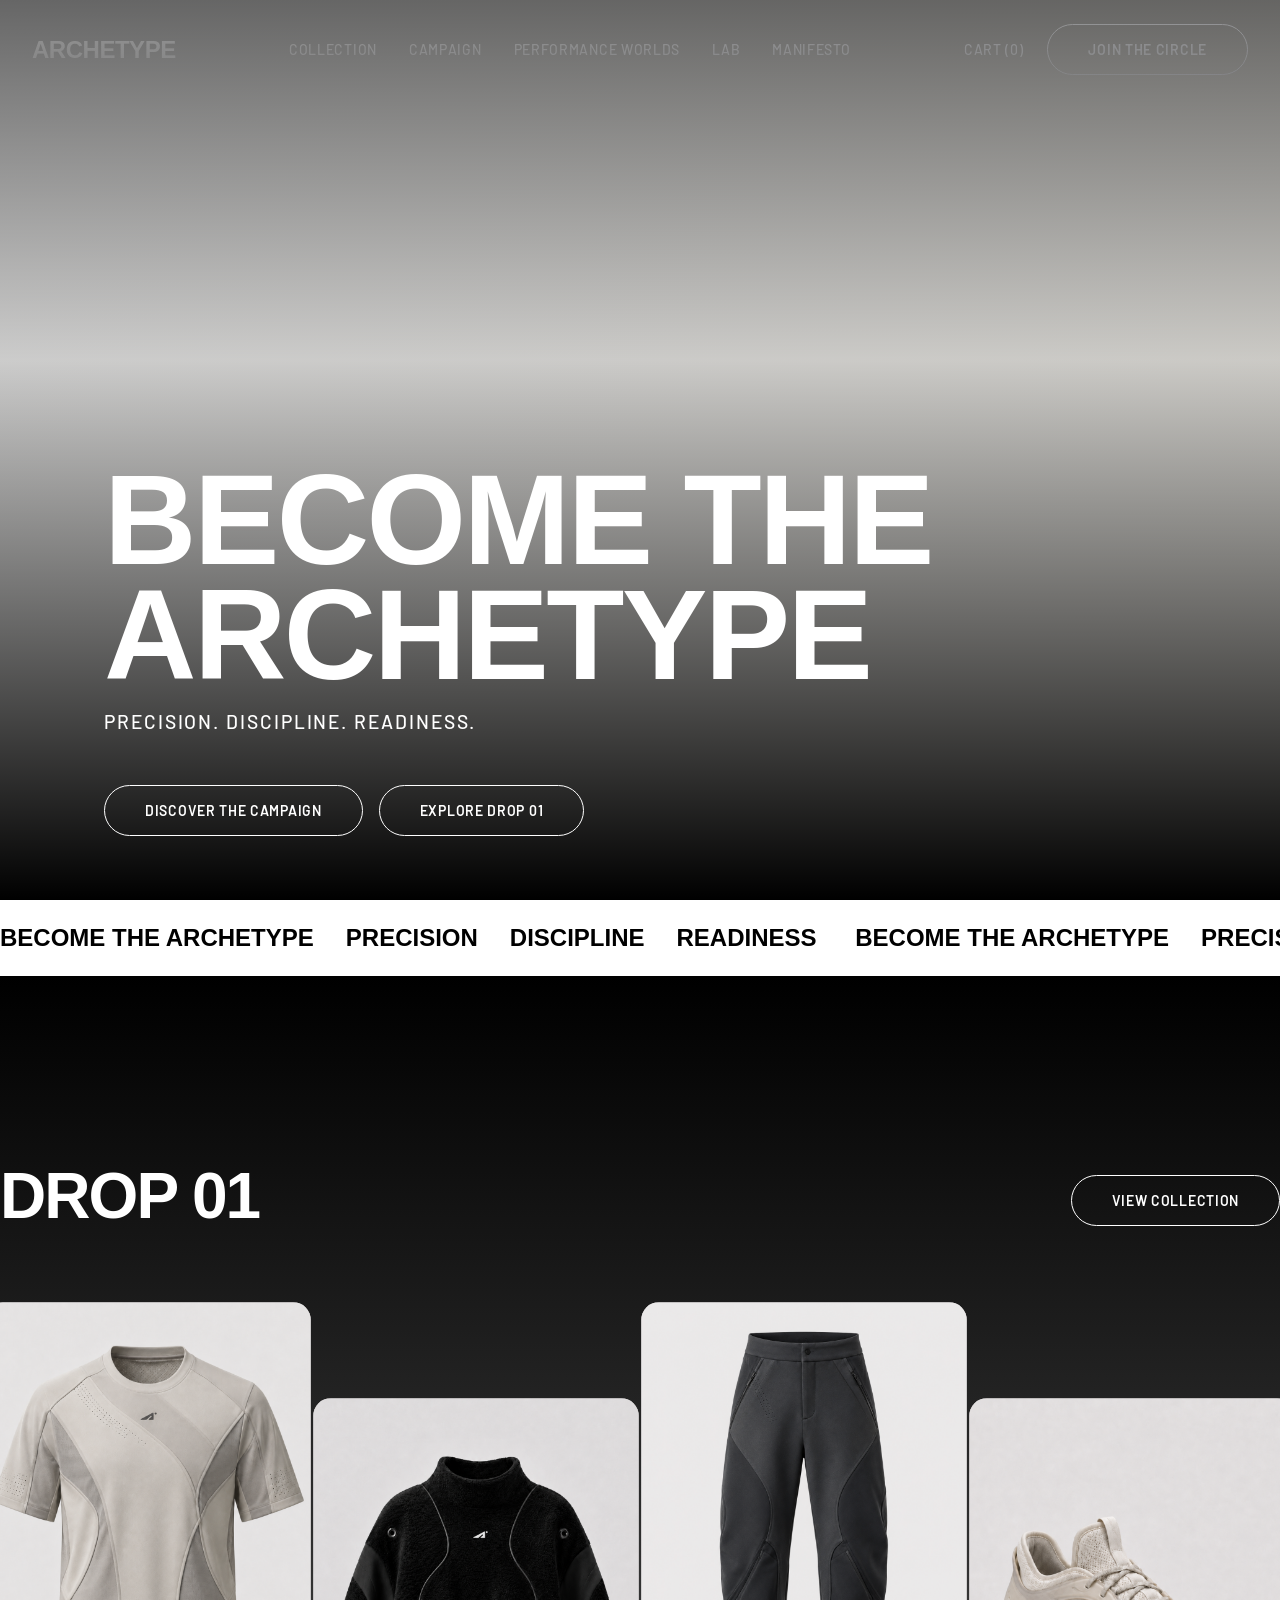
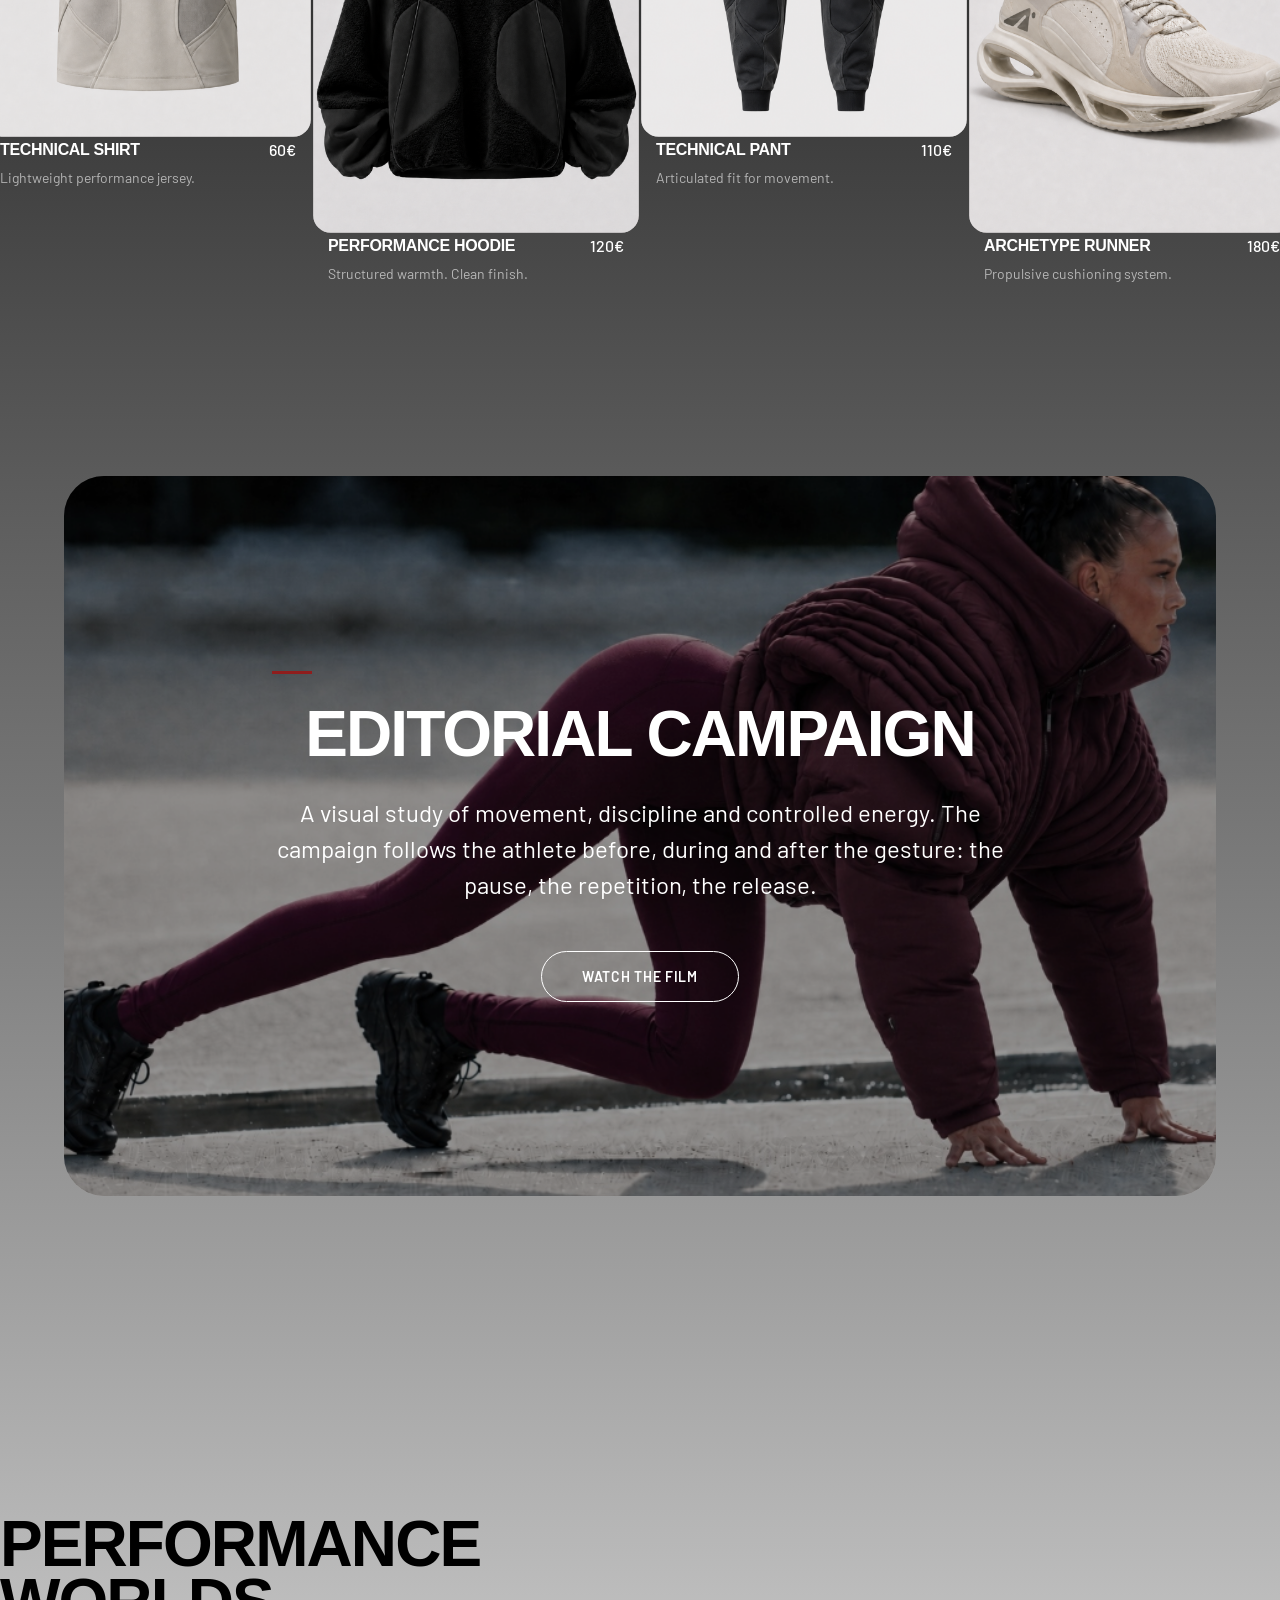
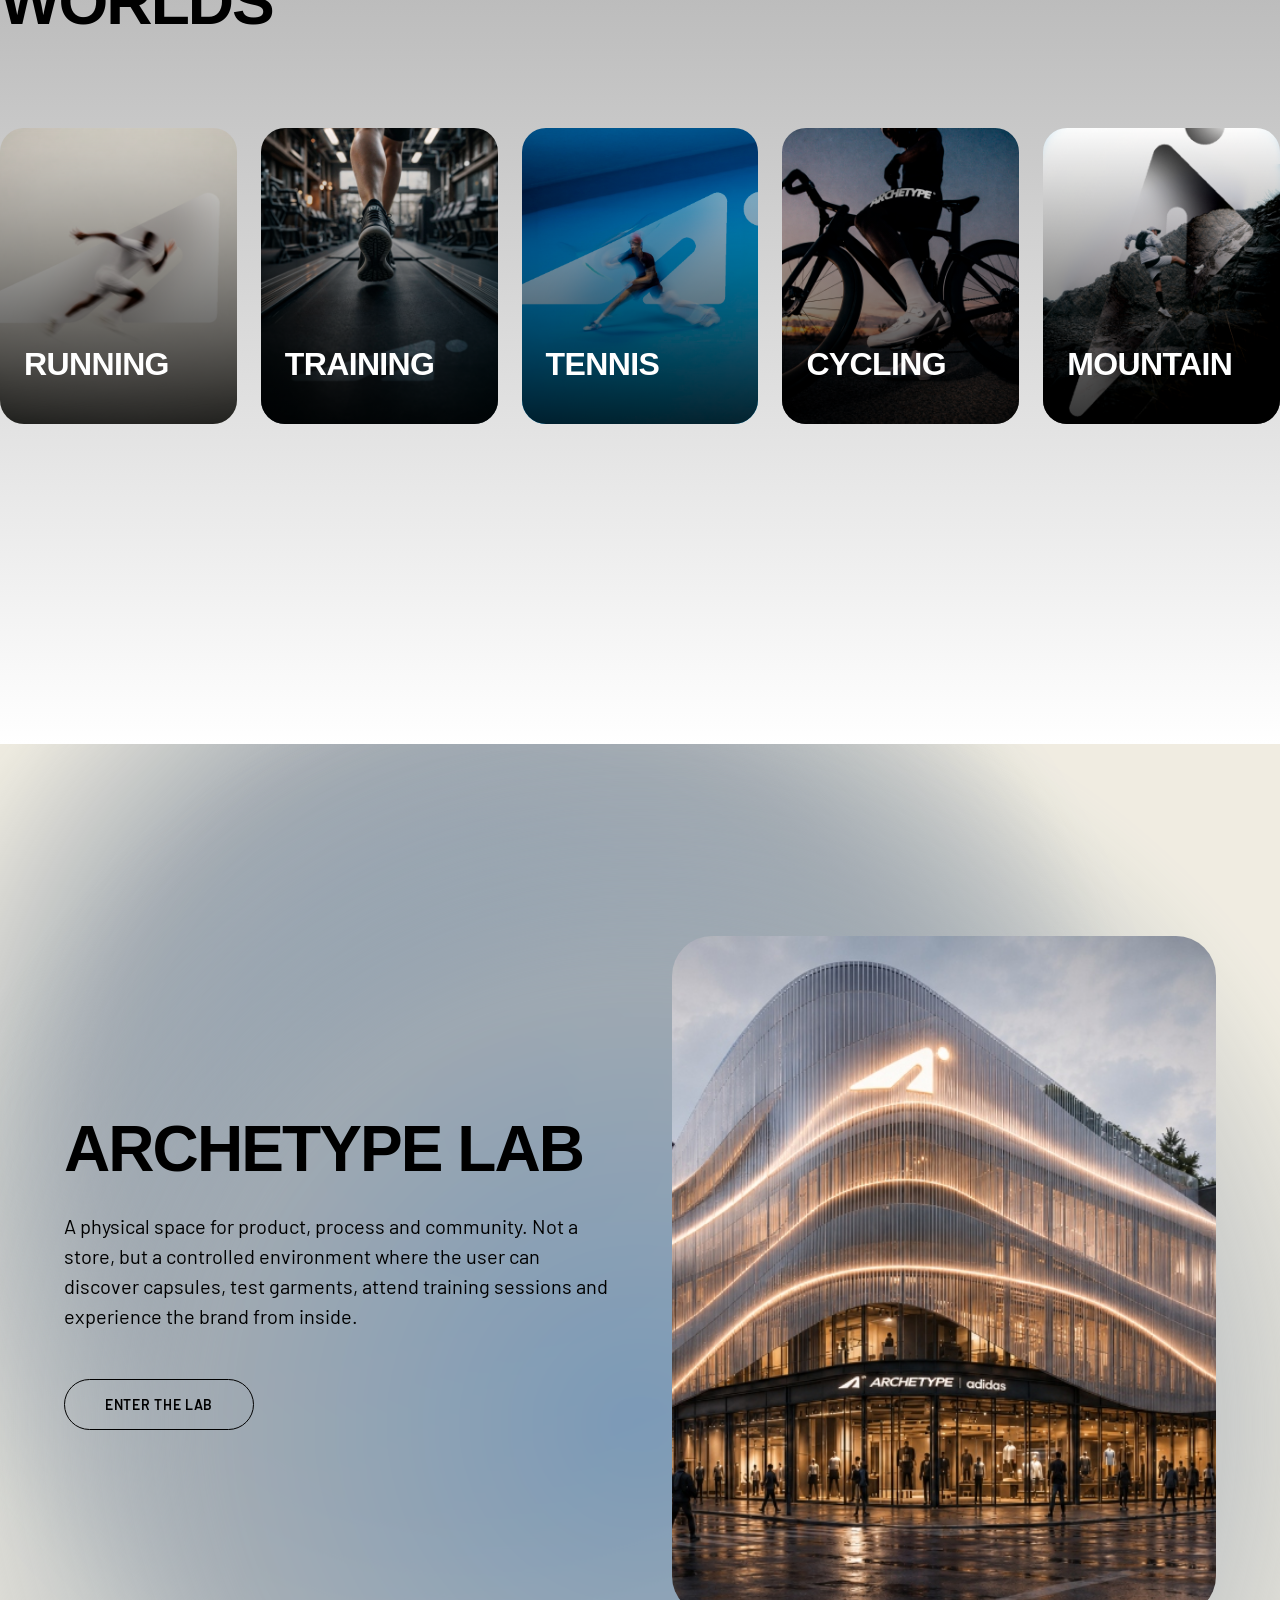
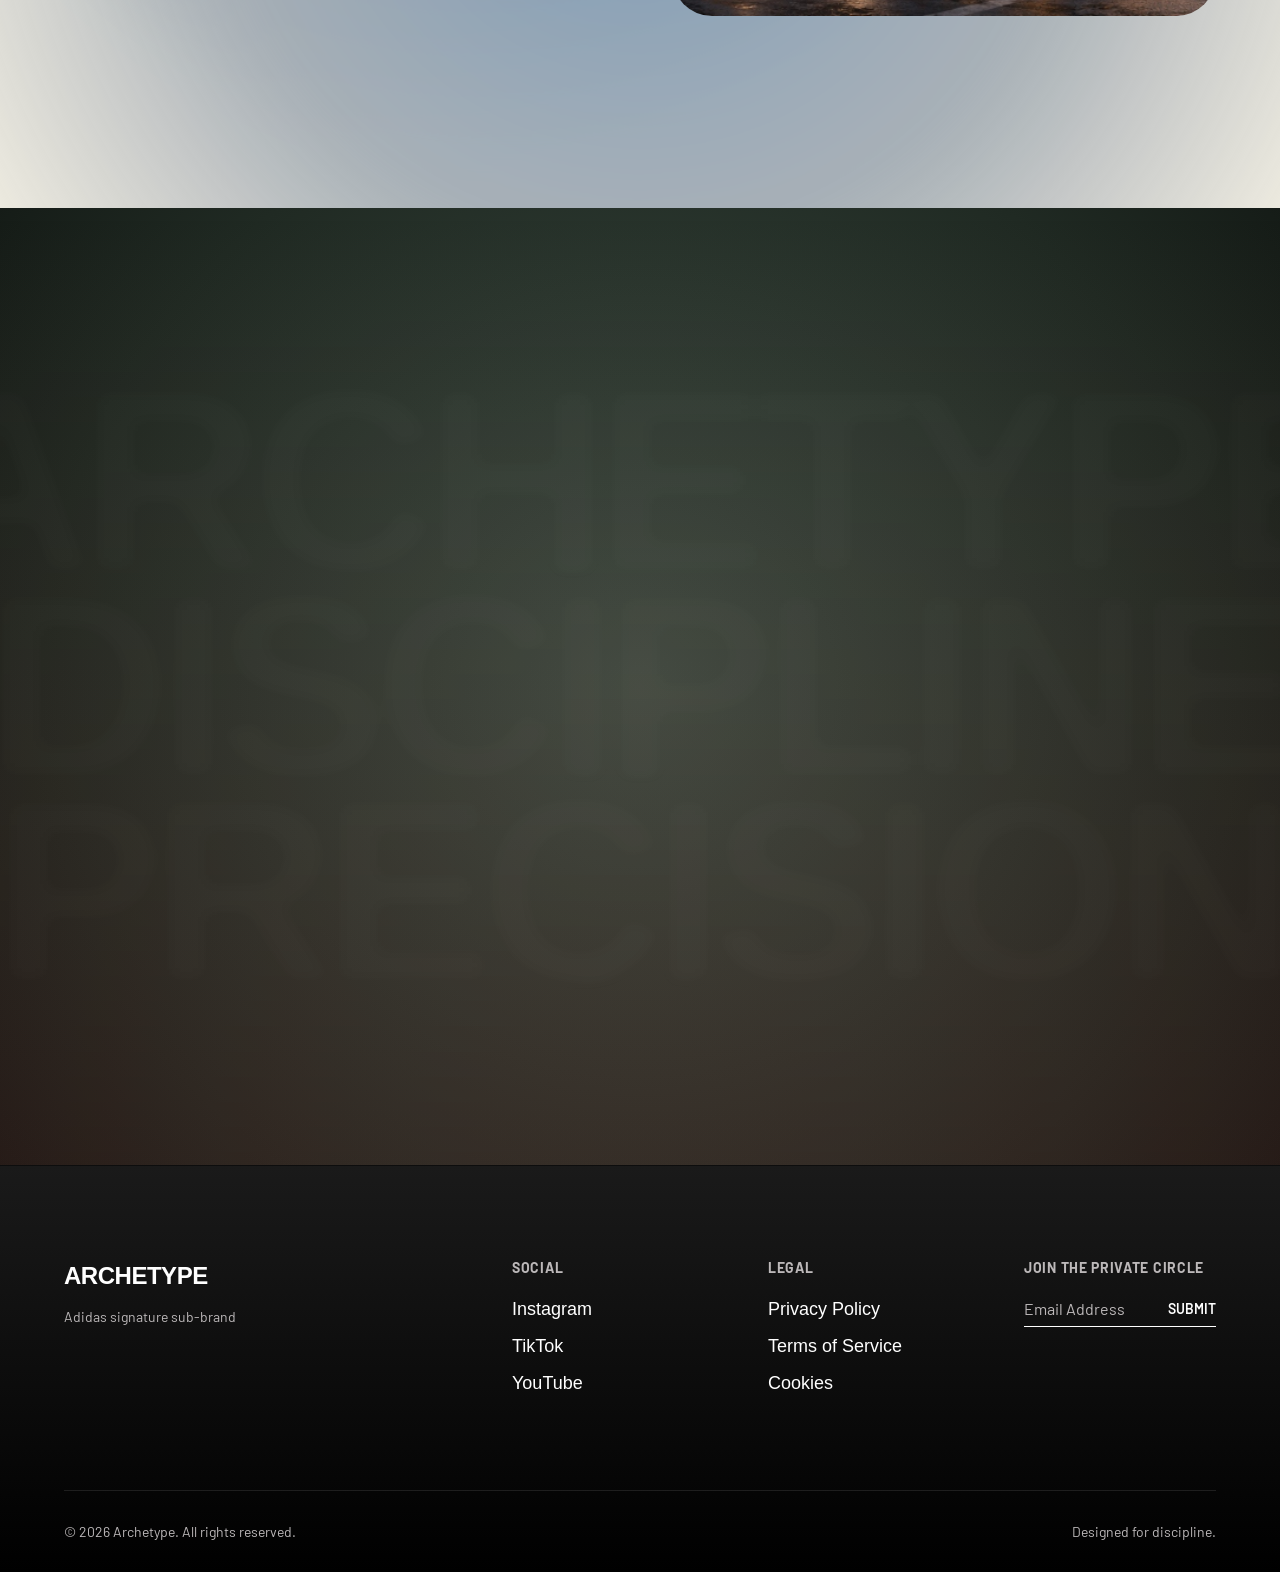
==== commit cdae8e05: "videos" ====
--- a/index.html
+++ b/index.html
@@ -34,7 +34,7 @@
     <main>
         <section class="hero" id="home">
             <div class="hero-bg" id="hero-bg">
-                <video id="hero-video-base" src="assets/videos/hero_bg.mov" autoplay loop muted playsinline
+                <video id="hero-video-base" src="assets/videos/hero_bg.mp4" autoplay loop muted playsinline
                     class="hero-video-base"></video>
                 <canvas id="hero-canvas-pixelated" class="hero-img-pixelated"></canvas>
             </div>
--- a/index.css
+++ b/index.css
@@ -394,6 +394,7 @@
     font-size: 1rem;
     font-weight: 700;
     text-transform: uppercase;
+    line-height: 1.2;
 }
 
 .product-price {
